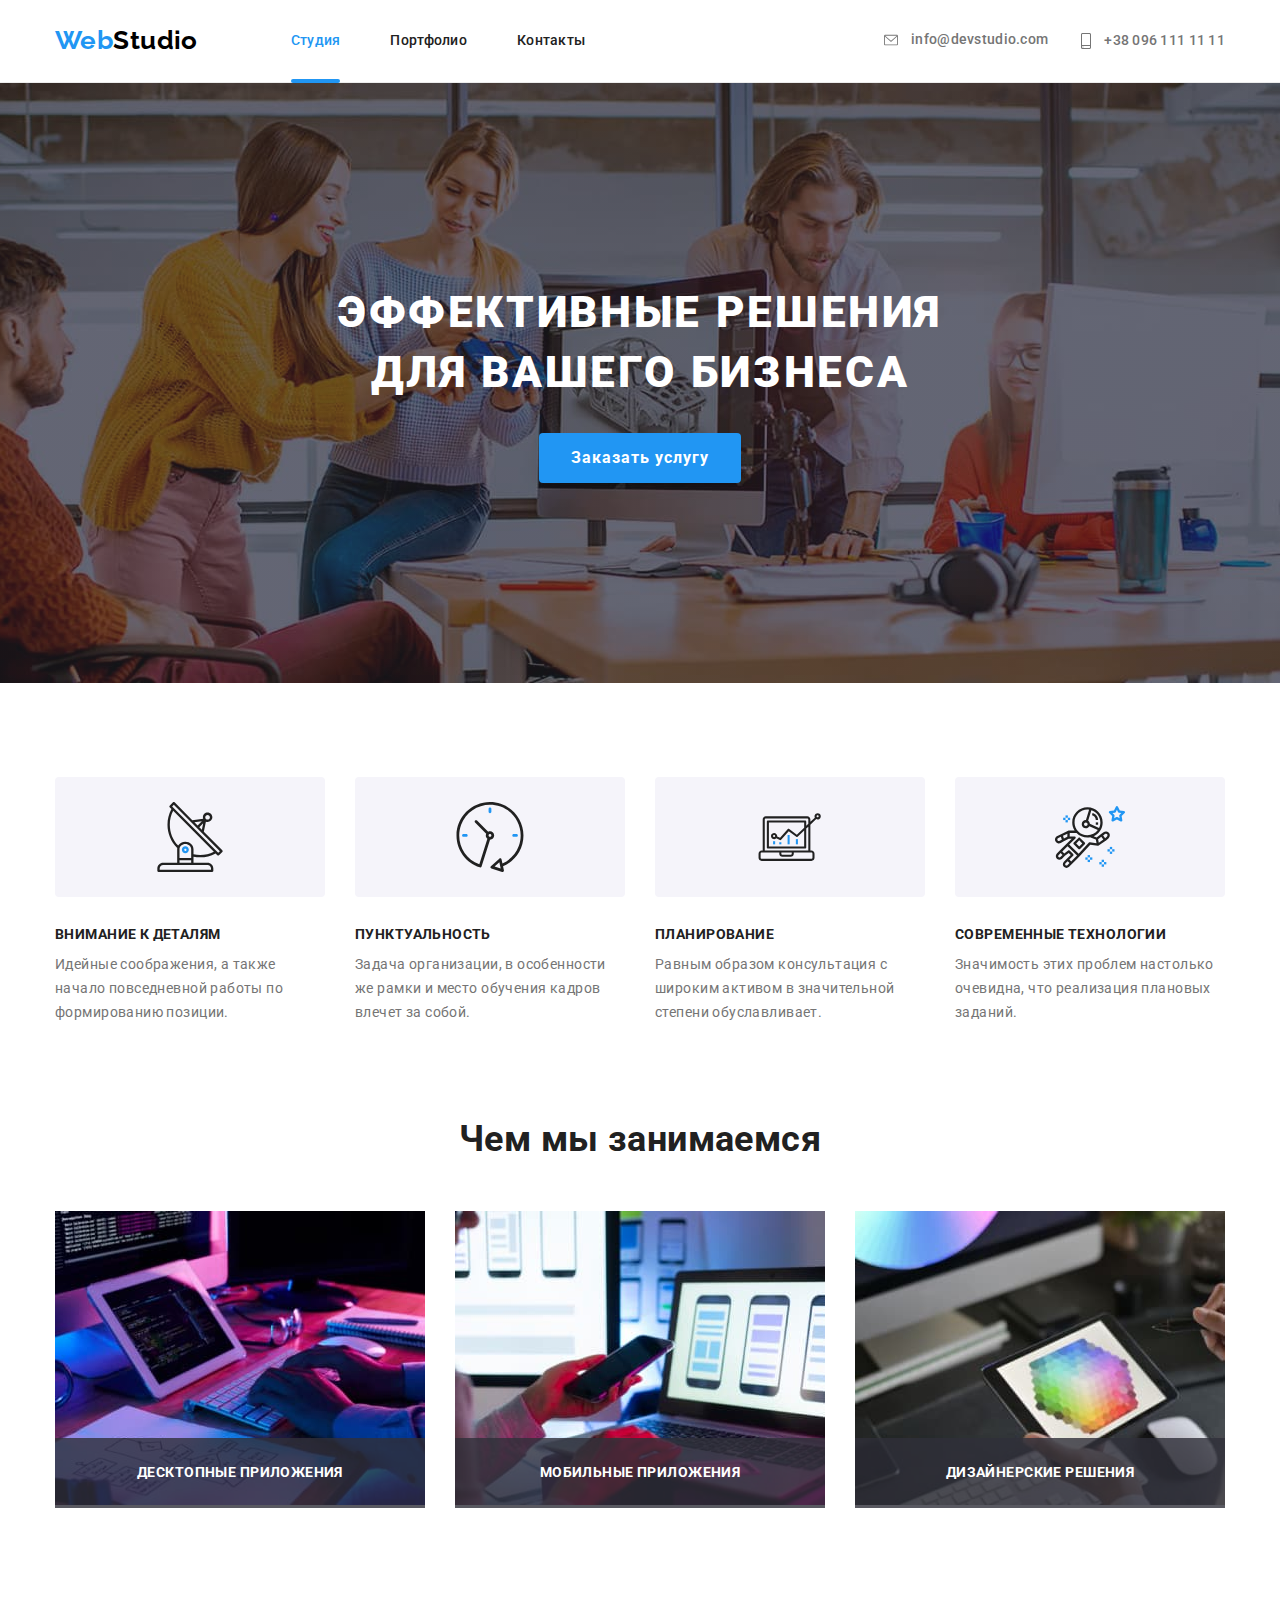
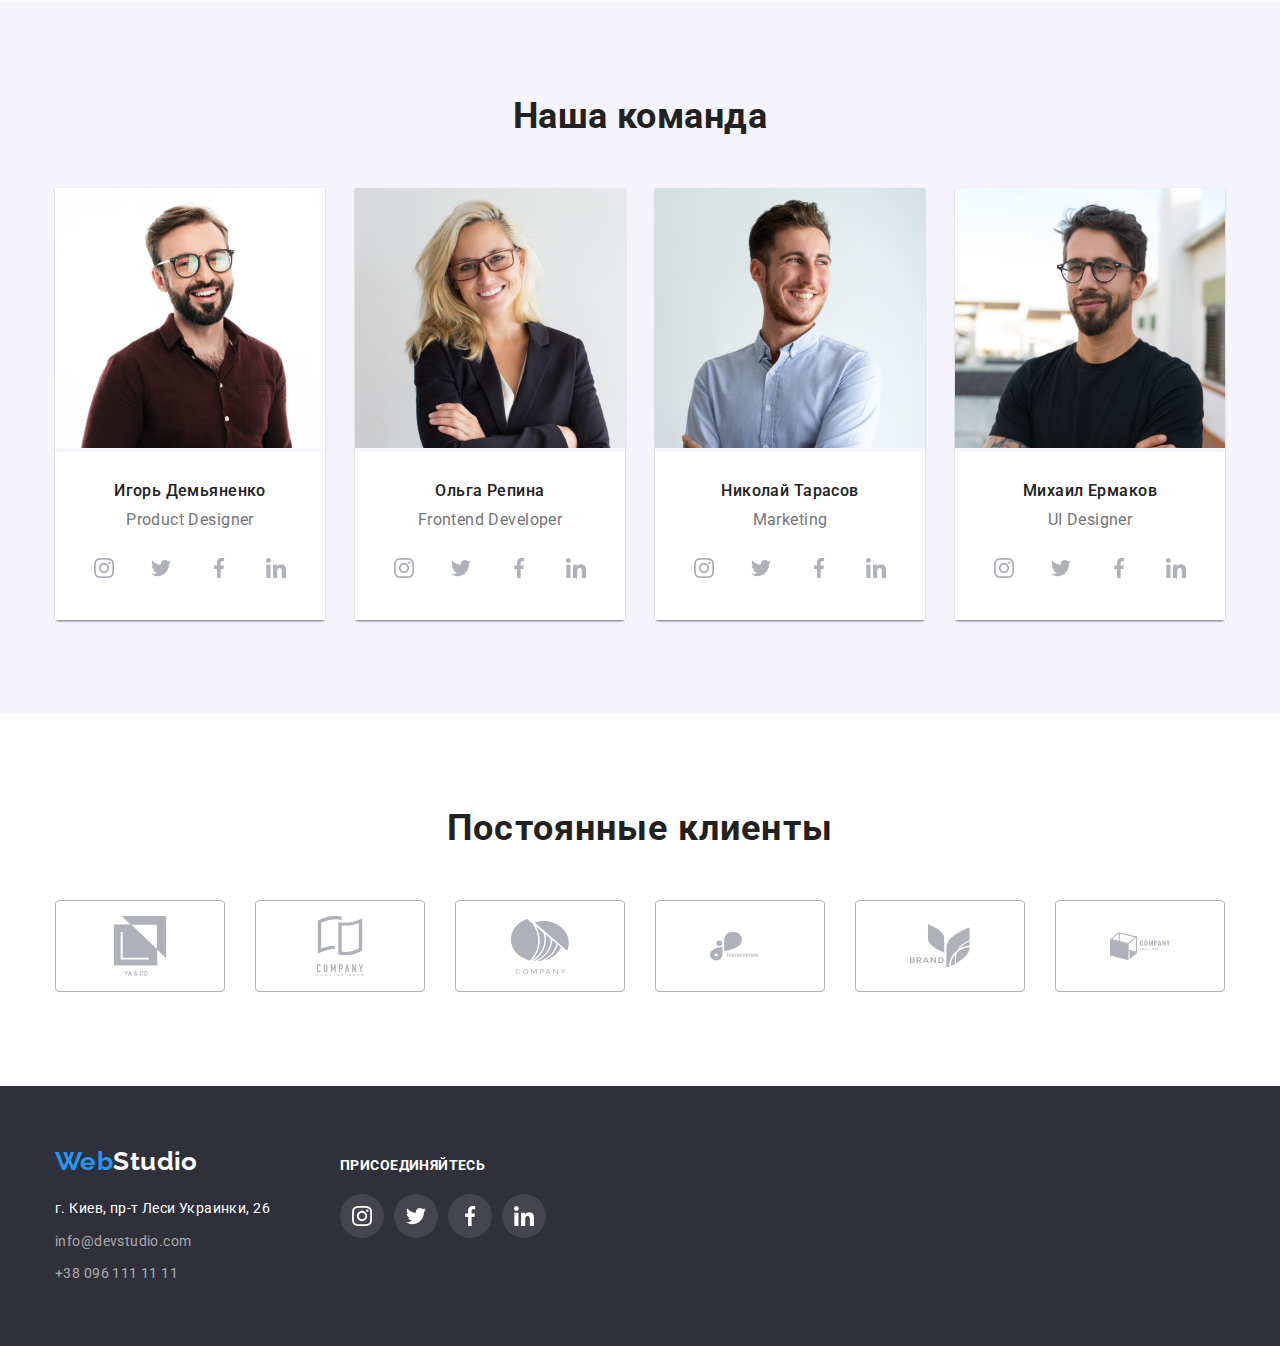
==== index.html @ 8f9cfa4c "Склонував файли попередньої роботи" ====
<!DOCTYPE html>
<html lang="en">
<head>
    <meta charset="UTF-8">
    <meta http-equiv="X-UA-Compatible" content="IE=edge">
    <meta name="viewport" content="width=device-width, initial-scale=1.0">
    <title>WebStudio</title>
    <link href="https://fonts.googleapis.com/css2?family=Raleway:wght@700&family=Roboto:wght@400;500;700;900&display=swap" rel="stylesheet">
    <link rel="stylesheet" href="https://cdnjs.cloudflare.com/ajax/libs/modern-normalize/1.1.0/modern-normalize.min.css">
    <link rel="stylesheet" href="./css/styles.css">
</head>
<body>
    <header>
        <div class="container main-nav">
            <nav class="main-nav">
                <a href="./index.html" class="logo"><span>Web</span>Studio</a>
                <ul class="site-nav">
                    <li class="item"> <a href="./index.html" class="link current">Студия</a> </li>
                    <li class="item"> <a href="./portfolio.html" class="link">Портфолио</a> </li>
                    <li class="item"> <a href="" class="link">Контакты</a> </li>
                </ul>
            </nav>
            <ul class="site-cont">
                <li class="item">  
                    <a href="mailto:info@devstudio.com" class="link"> <svg class="icon" width="20" height="14">
                        <use href="./images/symbol-defs.svg#icon-email"></use>
                    </svg> info@devstudio.com</a> 
                </li>
                <li class="item"> <a href="tel:+380961111111" class="link"> <svg class="icon" width="16" height="18">
                    <use href="./images/symbol-defs.svg#icon-phone"></use>
                </svg> +38 096 111 11 11</a> 
                </li>
            </ul>
        </div>
    </header>
    <main>
        <section class="title">
            <h1 class="title-hero">Эффективные решения для вашего бизнеса</h1>
            <button type="button" class="button-order" data-modal-open>Заказать услугу</button>
            <div class="backdrop is-hidden" data-modal>
                <div class="modal">
                    <div class="close" data-modal-close>
                        <svg class="icon-close" width="30" height="30">
                            <use href="./images/symbol-defs.svg#icon-close"></use>
                    </svg></div>
                </div>
            </div>
        </section>
        <section class="section">
            <div class="container">
                <h2 class="hidden">Наши качества</h2>
                <ul class="work-quality">
                    <li class="item">
                        <div class="icon-img">
                            <svg class="icon-qual">
                                <use href="./images/symbol-defs.svg#icon-antenna"></use>
                            </svg>
                        </div>
                        <h3 class="head-quality">Внимание к деталям</h3>
                        <p class="quality">Идейные соображения, а также начало повседневной работы по формированию позиции.</p>
                    </li>
                    <li class="item">
                        <div class="icon-img">
                            <svg class="icon-qual">
                                <use href="./images/symbol-defs.svg#icon-clock"></use>
                            </svg>
                        </div>
                        <h3 class="head-quality">Пунктуальность</h3>
                        <p class="quality">Задача организации, в особенности же рамки и место обучения кадров влечет за собой.
                        </p>
                    </li>
                    <li class="item">
                        <div class="icon-img">
                            <svg class="icon-qual">
                                <use href="./images/symbol-defs.svg#icon-diagram"></use>
                            </svg>
                        </div>
                        <h3 class="head-quality">Планирование</h3>
                        <p class="quality">Равным образом консультация с широким активом в значительной степени обуславливает.
                        </p>
                    </li>
                    <li class="item">
                        <div class="icon-img">
                            <svg class="icon-qual">
                                <use href="./images/symbol-defs.svg#icon-astronaut"></use>
                            </svg>
                        </div>
                        <h3 class="head-quality">Современные технологии</h3>
                        <p class="quality">Значимость этих проблем настолько очевидна, что реализация плановых заданий.</p>
                    </li>
                </ul>
            </div>
        </section>
        <section class="section no-padding">
            <div class="container che">
                <h2 class="heading">Чем мы занимаемся</h2>
                <ul class="works">
                    <li class="item"> <img src="./images/img1.jpg" alt="Написание кода" width="370" height="294"> 
                    <div class="signature">
                        <h3 class="signature-do">Десктопные приложения</h3>
                    </div>
                    </li>
                    <li class="item"> <img src="./images/img2.jpg" alt="Выбор дизайна" width="370" height="294"> 
                    <div class="signature"><h3 class="signature-do">Мобильные приложения</h3></div>
                    </li>
                    <li class="item"> <img src="./images/img3.jpg" alt="Колористика" width="370" height="294"> 
                    <div class="signature"><h3 class="signature-do">Дизайнерские решения</h3></div>
                    </li>
                </ul>
            </div>
        </section>
        <section class="team">
            <div class="container">
                <h2 class="heading">Наша команда</h2>
                <ul class="team-work">
                    <li class="special"> <img src="./images/1igor.jpg" alt="фото специалиста" width="270" height="260">
                        <div class="job-person">
                            <h3 class="person">Игорь Демьяненко</h3>
                            <p class="job">Product Designer</p>
                            <ul class="net">
                                <li class="network">
                                    <a class="inst" href="">
                                        <svg class="network-icon">
                                            <use href="./images/symbol-defs.svg#icon-instagram"></use>
                                        </svg> </a>
                                </li>
                                <li class="network">
                                    <a class="inst" href="">
                                        <svg class="network-icon">
                                            <use href="./images/symbol-defs.svg#icon-twitter"></use>
                                        </svg> </a>
                                </li>
                                <li class="network">
                                    <a class="inst" href="">
                                        <svg class="network-icon">
                                            <use href="./images/symbol-defs.svg#icon-facebook"></use>
                                        </svg> </a>
                                </li>
                                <li class="network">
                                    <a class="inst" href="">
                                        <svg class="network-icon">
                                            <use href="./images/symbol-defs.svg#icon-linkedin"></use>
                                        </svg> </a>
                                </li>
                            </ul>
                        </div>
                    </li>
                    <li class="special"> <img src="./images/2olga.jpg" alt="фото специалиста" width="270" height="260">
                        <div class="job-person">
                            <h3 class="person">Ольга Репина</h3>
                            <p class="job">Frontend Developer</p>
                            <ul class="net">
                                <li class="network">
                                    <a class="inst" href="">
                                        <svg class="network-icon">
                                            <use href="./images/symbol-defs.svg#icon-instagram"></use>
                                        </svg> </a>
                                </li>
                                <li class="network">
                                    <a class="inst" href="">
                                        <svg class="network-icon">
                                            <use href="./images/symbol-defs.svg#icon-twitter"></use>
                                        </svg> </a>
                                </li>
                                <li class="network">
                                    <a class="inst" href="">
                                        <svg class="network-icon">
                                            <use href="./images/symbol-defs.svg#icon-facebook"></use>
                                        </svg> </a>
                                </li>
                                <li class="network">
                                    <a class="inst" href="">
                                        <svg class="network-icon">
                                            <use href="./images/symbol-defs.svg#icon-linkedin"></use>
                                        </svg> </a>
                                </li>
                            </ul>
                        </div>
                    </li>
                    <li class="special"> <img src="./images/3nik.jpg" alt="фото специалиста" width="270" height="260">
                        <div class="job-person">
                            <h3 class="person">Николай Тарасов</h3>
                            <p class="job">Marketing</p>
                            <ul class="net">
                                <li class="network">
                                    <a class="inst" href="">
                                        <svg class="network-icon">
                                            <use href="./images/symbol-defs.svg#icon-instagram"></use>
                                        </svg> </a>
                                </li>
                                <li class="network">
                                    <a class="inst" href="">
                                        <svg class="network-icon">
                                            <use href="./images/symbol-defs.svg#icon-twitter"></use>
                                        </svg> </a>
                                </li>
                                <li class="network">
                                    <a class="inst" href="">
                                        <svg class="network-icon">
                                            <use href="./images/symbol-defs.svg#icon-facebook"></use>
                                        </svg> </a>
                                </li>
                                <li class="network">
                                    <a class="inst" href="">
                                        <svg class="network-icon">
                                            <use href="./images/symbol-defs.svg#icon-linkedin"></use>
                                        </svg> </a>
                                </li>
                            </ul>
                        </div>
                    </li>
                    <li class="special"> <img src="./images/4mix.jpg" alt="фото специалиста" width="270" height="260">
                        <div class="job-person">
                            <h3 class="person">Михаил Ермаков</h3>
                            <p class="job">UI Designer</p>
                            <ul class="net">
                                <li class="network">
                                    <a class="inst" href="">
                                        <svg class="network-icon">
                                            <use href="./images/symbol-defs.svg#icon-instagram"></use>
                                        </svg> </a>
                                </li>
                                <li class="network">
                                    <a class="inst" href="">
                                        <svg class="network-icon">
                                            <use href="./images/symbol-defs.svg#icon-twitter"></use>
                                        </svg> </a>
                                </li>
                                <li class="network">
                                    <a class="inst" href="">
                                        <svg class="network-icon">
                                            <use href="./images/symbol-defs.svg#icon-facebook"></use>
                                        </svg> </a>
                                </li>
                                <li class="network">
                                    <a class="inst" href="">
                                        <svg class="network-icon">
                                            <use href="./images/symbol-defs.svg#icon-linkedin"></use>
                                        </svg> </a>
                                </li>
                            </ul>
                        </div>
                    </li>
                </ul>
            </div>
        </section>
        <section class="section">
            <div class="container">
                <h2 class="title-client">Постоянные клиенты</h2>
                <ul class="client">
                    <li class="client-mar">
                        <a class="client-a" href="">
                            <svg class="client-list">
                                <use href="./images/symbol-defs.svg#icon-group"></use>
                            </svg>
                        </a>
                    </li>
                    <li class="client-mar">
                        <a class="client-a" href="">
                            <svg class="client-list">
                                <use href="./images/symbol-defs.svg#icon-group-1"></use>
                            </svg>
                        </a>
                    </li>
                    <li class="client-mar">
                        <a class="client-a" href="">
                            <svg class="client-list">
                                <use href="./images/symbol-defs.svg#icon-group-2"></use>
                            </svg>
                        </a>
                    </li>
                    <li class="client-mar">
                        <a class="client-a" href="">
                            <svg class="client-list">
                                <use href="./images/symbol-defs.svg#icon-group-3"></use>
                            </svg>
                        </a>
                    </li>
                    <li class="client-mar">
                        <a class="client-a" href="">
                            <svg class="client-list">
                                <use href="./images/symbol-defs.svg#icon-group-4"></use>
                            </svg>
                        </a>
                    </li>
                    <li class="client-mar">
                        <a class="client-a" href="">
                            <svg class="client-list">
                                <use href="./images/symbol-defs.svg#icon-group-5"></use>
                            </svg>
                        </a>
                    </li>
                </ul>
            </div>
        </section>
    </main>
    <footer class="ftr">
        <div class="container main-foot">
            <section class="foot">
                <a href="./index.html" class="foot-web"><span>Web</span>Studio</a>
                <address class="foot-adress">
                    <ul class="site-ft">
                        <li class="ft-cont"> <a href="https://goo.gl/maps/F9UGEikjTN2jMp9C9" target="_blank" class="adress link">г.
                                Киев, пр-т Леси Украинки, 26</a> </li>
                        <li class="ft-cont"> <a href="mailto:info@devstudio.com" class="footer-contact link">info@devstudio.com</a>
                        </li>
                        <li class="ft-cont"> <a href="tel:+380961111111" class="footer-contact link">+38 096 111 11 11</a> </li>
                    </ul>
                </address>
            </section>
            <section class="connect-end">
                <h2 class="connect">Присоединяйтесь</h2>
                <ul class="icon-list">
                    <li class="icon-foot">
                        <a class="link-foot" href="">
                            <svg class="foot-icon">
                                <use href="./images/symbol-defs.svg#icon-instagram"></use>
                                </svg>
                        </a>
                        </li>
                    <li class="icon-foot">
                        <a class="link-foot" href="">
                            <svg class="foot-icon">
                                <use href="./images/symbol-defs.svg#icon-twitter"></use>
                                </svg>
                        </a>
                    </li>
                    <li class="icon-foot">
                        <a class="link-foot" href="">
                            <svg class="foot-icon">
                                <use href="./images/symbol-defs.svg#icon-facebook"></use>
                            </svg>
                        </a>
                    </li>
                    <li class="icon-foot">
                        <a class="link-foot" href="">
                            <svg class="foot-icon">
                                <use href="./images/symbol-defs.svg#icon-linkedin"></use>
                            </svg>
                        </a>
                    </li>
                </ul>
            </section>
        </div>
    </footer>
    <script src="./js/modal.js"></script>
</body>
</html>
---- css/styles.css ----
html {
    box-sizing: border-box;
}

*,
*::before,
*::after {
    box-sizing: inherit;
}

/* цвет логотипа 1 части #2196F3
2 часть #000000 

ОСНОВНОЙ ЦВЕТ навигация, контакты, 2,3 заголовка #212121
при наведении #2196F3

цвет телефона и параграфов #757575

заголовок и кнопка, 2 часть логотива в футере #FFFFFF

контакты в футере color: rgba(255, 255, 255, 0.6);


ФОН
шапка #FFFFFF
1 секция и футер 2F303A
кнопка 2196F3

секция Наша команда F5F4FA
*/

:root {
    --primary-text-color: #212121;
    --paragraph-text-color: #757575;
    --footer-text-color: rgba(255, 255, 255, 0.6);
    --nav-log-text-color: #2196F3;
    --title-text-color: #FFFFFF;
    --but--team-color: #F5F4FA;
    --foot-title-bg-color: #2F303A;
    --logo-color: #000000;
    --network-icon-color: #AFB1B8;
    --foot-icon-color: rgba(255, 255, 255, 0.1);
    --timing-function: cubic-bezier(0.4, 0, 0.2, 1);
}

body {
    background-color: var(--title-text-color);
    color: var(--primary-text-color);

    font-family: Roboto, sans-serif;
    letter-spacing: 0.03em;
    font-size: 14px;
    line-height: 1.14;
}

.container {
    width: 1200px;
    margin-left: auto;
    margin-right: auto;
    padding-left: 15px;
    padding-right: 15px;
}

ul {
    list-style: none;
    padding: 0;
    margin: 0;
}

h1, h2, h3, p {
    padding: 0;
    margin: 0;
}

.heading {
    margin-bottom: 50px;

    font-size: 36px;
    line-height: 1.16;
    text-align: center;
}

/* header */

.logo {
    color: var(--logo-color);

    font-family: Raleway, sans-serif;
    font-weight: 700;
    font-size: 26px;
    line-height: 1.2;
    text-decoration: none;
}

span {
    color: var(--nav-log-text-color);
}

/* Main nav */

.main-nav {
    display: flex;
    align-items: center; 
}

header {
    border-bottom: 1px solid #ECECEC;
}

/* Site nav */

.site-nav {
    display: flex;
    margin-left: 93px;
}

.site-nav .item + .item {
    margin-left: 50px;
}

.site-nav .link {
    position: relative;
    display: block;
    padding-top: 32px;
    padding-bottom: 32px;

    color: var(--primary-text-color);

    font-family: inherit;
    font-weight: 500;
    letter-spacing: 0.02em;
    text-decoration: none;

    transition-property: color;
    transition-duration: 250ms;
    transition-timing-function: var(--timing-function);
}

.site-nav .link:hover,
.site-nav .link:focus {
    color: var(--nav-log-text-color);
}

.site-nav .link.current {
    color: var(--nav-log-text-color);
}

.site-nav .link.current::after {
    opacity: 1;
}

.site-nav .link::after {
    position: absolute;
    content: '';
    display: block;
    height: 4px;
    width: 100%;
    bottom: 0;
    background-color: #2196F3;
    border-radius: 2px;
    opacity: 0;
    transition: opacity 250ms var(--timing-function);
    bottom: -2px;

    transition-property: opacity;
    transition-duration: 250ms;
    transition-timing-function: var(--timing-function);
}

.site-nav .link:hover::after,
.site-nav .link:focus::after {
    opacity: 1;
}

/* CONTACTS */

.site-cont {
    display: flex;
    margin-left: auto;

    font-family: inherit;
    font-weight: 500;
    letter-spacing: 0.02em;
    text-decoration: none;
}

.site-cont .item + .item {
    margin-left: 30px;
}

.site-cont .link {
    color: var(--paragraph-text-color);
    text-decoration: none;
    padding-top: 32px;
    padding-bottom: 32px;
    display: flex;
    align-items: center;

    transition-property: color fill;
    transition-duration: 250ms;
    transition-timing-function: var(--timing-function);
}

.site-cont .link:hover,
.site-cont .link:focus {
    color: var(--nav-log-text-color);
}

.site-cont .link .icon {
    transition-property: fill;
    transition-duration: 250ms;
    transition-timing-function: var(--timing-function);
}

.site-cont .link:hover .icon,
.site-cont .link:focus .icon {
    fill: var(--nav-log-text-color);
}

.icon {
    margin-right: 10px;
    fill: #757575;
}

/* Title */

.title {
    padding-top: 200px;
    padding-bottom: 200px;
    background: var(--foot-title-bg-color);

    height: 600px;
    max-width: 1600px;
    margin-left: auto;
    margin-right: auto;

    background-image: linear-gradient(
        to right,
        rgba(47, 48, 58, 0.4),
        rgba(47, 48, 58, 0.4)
    ),
    url(../images/fon-hed.jpg);
    background-repeat: no-repeat;
    background-position: center;
    background-size: cover;
}

.title-hero {
    padding-bottom: 30px;
    width: 696px;
    margin-left: auto;
    margin-right: auto;

    color: var(--title-text-color);

    font-weight: 900;
    font-size: 44px;
    line-height: 1.36;
    text-align: center;
    letter-spacing: 0.06em;
    text-transform: uppercase;
}

/* Section doing */

.works {
    display: flex;
    flex-wrap: wrap;
    justify-content: space-between;
}

.section {
    padding-top: 94px;
    padding-bottom: 94px;
}

.section.no-padding {
    padding-top: 0;
    padding-bottom: 94px;
}

/* Position absolut */

.works > .item {
    position: relative; 
}

.signature {
    position: absolute;
    width: 370px;
    height: 70px;
    bottom: 0;

    background-color: rgba(47, 48, 58, 0.8);
}

.signature-do {
    padding: 27px 0;
    font-weight: 700;
    font-size: 14px;
    line-height: 1.14;
    text-align: center;
    letter-spacing: 0.03em;
    text-transform: uppercase;
    color: var(--title-text-color);
}

/* Team */



.quality {
    color: var(--paragraph-text-color);

    font-weight: 400;
    font-size: 14px;
    line-height: 1.71;
}

.hidden {
    display: none;
}

.work-quality {
    display: flex;
}

.work-quality.card {
    display: flex;
    flex-wrap: wrap;
    
}
.work-quality .item {
    margin-right: 30px;
    width: 270px;
}

.work-quality .item:nth-child(4n) {
    margin-right: 0;
}

/* Icons quality */

.icon-img {
    height: 120px;
    width: 270px;
    background-color: var(--but--team-color);
    border-radius: 4px;
    display: flex;
    justify-content: center;
    align-items: center;
}

.icon-qual {
    height: 70px;
    width: 70px;
}

.head-quality {
    text-transform: uppercase;
    font-size: 14px;
    line-height: 1.14;

    margin-top: 30px;
    margin-bottom: 10px;
}

.name-project {
    font-size: 18px;
    line-height: 2;
    letter-spacing: 0.06em;
    margin-bottom: 4px;
}

.flex-element {
    width: 370px;

    margin-right: 30px;
    margin-bottom: 30px;

    transition-property: box-shadow;
    transition-duration: 250ms;
    transition-timing-function: var(--timing-function);
}

.flex-element:hover,
.flex-element:focus {
    box-shadow: 0px 1px 1px rgba(0, 0, 0, 0.12), 0px 4px 4px rgba(0, 0, 0, 0.06), 1px 4px 6px rgba(0, 0, 0, 0.16);
}

.no-gap {
    display: block;
}

.example {
    padding: 20px 24px;
    border: 1px solid #EEEEEE;
    border-top: none;
}

.flex-element:nth-child(3n) {
    margin-right: 0;
}

.flex-element:nth-last-child(-n + 3){
    margin-bottom: 0;
}

/* Animation work */

.product-text {
    position: absolute;
    top: 0;
    right: 0;
    width: 100%;
    height: 100%;

    background-color: rgba(33, 150, 243, 0.9);

    font-size: 18px;
    line-height: 1.56;
    letter-spacing: 0.03em;
    color: var(--title-text-color);

    padding: 63px 24px;

    transform: translateY(100%);

    transition: transform 250ms var(--timing-function);
}

.product {
    position: relative;
    overflow: hidden;
}

.flex-element:hover .product-text {
    transform: translateY(0);
}

/* Modal window */

.backdrop {
    position: fixed;
    top: 0;
    left: 0;
    width: 100%;
    height: 100%;
    background: rgba(0, 0, 0, 0.2);;
    opacity: 1;
    visibility: visible;

    transition: 250ms var(--timing-function);
}

.backdrop.is-hidden {
    visibility: hidden;
    opacity: 0;
    pointer-events: none;
}

.backdrop.is-hidden .modal {
    transform: translate(-50%, -50%) scale(0.9);
}

.modal {
    position: absolute;
    top: 50%;
    left: 50%;

    width: 528px;
    height: 581px;
    
    background-color: var(--title-text-color);

    border-radius: 4px;

    transform: translate(-50%, -50%) scale(1);
    transition: transform 250ms var(--timing-function);
}

.close {
    position: fixed;
    top: 8px;
    right: 8px;
    padding: 0;
    margin: 0;
    width: 30px;
    height: 30px;
}

.icon-close {
    display: block;
    position: absolute;
    margin: auto;

    top: 0;
    bottom: 0;
    right: 0;
    left: 0;
}

/* Button */


.button-order {
    border-radius: 4px;
    box-shadow: 0px 4px 4px rgba(0, 0, 0, 0.15);
    border: #2196F3;
    padding: 10px 32px;
    margin-left: auto;
    margin-right: auto;

    background-color: var(--nav-log-text-color);
    color: var(--title-text-color);

    font-family: inherit;
    font-weight: 700;
    font-size: 16px;
    line-height: 1.88;
    display: flex;
    align-items: center;
    text-align: center;
    letter-spacing: 0.06em;
    cursor: pointer;
}

.btn {
    display: flex;
    flex-wrap: wrap;
    justify-content: center;
    margin-bottom: 50px;
}

.btn-fil {
    margin-right: 8px;
}

.btn-fil:nth-child(5n) {
    margin-right: 0;
}

.button-filter {
    background-color: var(--but--team-color);
    color: var(--primary-text-color);

    font-family: inherit;
    font-weight: 500;
    font-size: 16px;
    line-height: 1.62;
    cursor: pointer;
    border-radius: 4px;
    border: #F5F4FA;
    padding: 6px 22px;

    transition-property: color background-color box-shadow;
    transition-duration: 250ms;
    transition-timing-function: var(--timing-function);
}


.button-filter:hover,
.button-filter:focus {
    background-color: var(--nav-log-text-color);
    color: var(--title-text-color);
    box-shadow: 0px 3px 1px rgba(0, 0, 0, 0.1), 0px 1px 2px rgba(0, 0, 0, 0.08), 0px 2px 2px rgba(0, 0, 0, 0.12);
}

/* Team */
.team {
    background-color: var(--but--team-color);
    padding-bottom: 94px;
    padding-top: 94px;
}

.team-work {
    
    display: flex;
    flex-wrap: wrap;
}

.special {
    margin-right: 30px;
    box-shadow: 0px 1px 3px rgba(0, 0, 0, 0.12), 0px 1px 1px rgba(0, 0, 0, 0.14), 0px 2px 1px rgba(0, 0, 0, 0.2);
    border-radius: 0px 0px 4px 4px;
}

.special:nth-child(4n) {
    margin-right: 0;
}

.team-work .job {
    color: var(--paragraph-text-color);

    font-size: 16px;
    line-height: 1.18;

    margin-bottom: 16px;
}

.person {
    font-weight: 500;
    font-size: 16px;
    line-height: 1.18;

    margin-bottom: 10px;
}

.job-person {
    text-align: center;
    padding-top: 30px;
    padding-bottom: 30px;
    background-color: var(--title-text-color);
}

.network {
    text-decoration: none;
    display: inline-block;
    margin-right: 10px;
}

.network:nth-child(4) {
    margin-right: 0;
}

.network-icon {
    width: 20px;
    height: 20px; 
}

.inst {
    width: 44px;
    height: 44px;
    border-radius: 50%;
    display: flex;
    justify-content: center;
    align-items: center;
    fill: var(--network-icon-color);

    transition-property: fill background-color border-radius;
    transition-duration: 250ms;
    transition-timing-function: var(--timing-function);
}

.inst:hover,
.inst:focus {
    fill: var(--title-text-color);
    background-color: var(--nav-log-text-color);
    border-radius: 50%;
}

/* Clients */

.title-client {
    text-align: center;
    font-weight: 700;
    font-size: 36px;
    line-height: 1.16;
    text-align: center;
    letter-spacing: 0.03em;
    color: var(--primary-text-color);
    margin-bottom: 50px;
}

.client {
    display: flex;
    justify-content: center;
    text-align: center;
}

.client-mar {
    margin-right: 30px;
}

.client-mar:nth-last-child(1) {
    margin-right: 0;
}

.client-list {
    width: 106px;
    height: 60px;
}

.client-a {
    width: 170px;
    height: 92px;
    border: 1px solid #AFB1B8;
    border-radius: 4px;
    display: flex;
    justify-content: center;
    align-items: center;
    fill: #afb1b8;

    transition-property: fill border;
    transition-duration: 250ms;
    transition-timing-function: var(--timing-function);
}

.client-a:hover,
.client-a:focus {
    fill: #2196F3;
    border: 1px solid #2196F3;
}

/* Footer */

.ftr {
    background: var(--foot-title-bg-color);
}

.main-foot {
    display: flex;
}

.foot {
    padding-top: 60px;
    padding-bottom: 60px;
}

.site-ft {
    padding-top: 20px;
}

.site-ft .link {
    color: var(--paragraph-text-color);
    text-decoration: none;
    transition-property: color;
    transition-duration: 250ms;
    transition-timing-function: var(--timing-function);
}

.site-ft .link:hover,
.site-ft .link:focus {
    color: var(--nav-log-text-color);
}

.foot-web {
    color: var(--title-text-color);

    font-family: Raleway, sans-serif;
    font-weight: 700;
    font-size: 26px;
    line-height: 1.2;
    text-decoration: none;
}

.foot-adress .adress {
    color: var(--title-text-color);
}
.foot-adress .footer-contact {
    color: var(--footer-text-color);
}

.foot-adress .site-ft {
    /* display: block; */

    font-weight: 400;
    font-size: 14px;
    font-style: normal;
    line-height: 1.7;
    letter-spacing: 0.03em;;
}

.connect {
    text-transform: uppercase;
    color: var(--title-text-color);
    margin-bottom: 20px;

    font-family: inherit;
    font-weight: 700;
    font-size: 14px;
    line-height: 1.14;
    letter-spacing: 0.03em;
}

.ft-cont {
    margin-bottom: 9px;
}

.ft-cont:nth-child(3n) {
    margin-bottom: 0;
}

.icon-foot {
    margin-right: 10px;
}

.icon-foot:nth-child(4){
    margin-right: 0;
}

.foot-icon {
    width: 20px;
    height: 20px;
}

.link-foot {
    width: 44px;
    height: 44px;
    border-radius: 50%;
    display: flex;
    justify-content: center;
    align-items: center;
    background-color: var(--foot-icon-color);
    fill: var(--title-text-color);

    transition-property: background-color;
    transition-duration: 250ms;
    transition-timing-function: var(--timing-function);
}

.link-foot:hover,
.link-foot:focus {
    background-color: var(--nav-log-text-color);
}

.icon-list {
    display: flex;
}

.connect-end {
    margin-left: 70px;
    padding-top: 72px;
    padding-bottom: 100px;
}
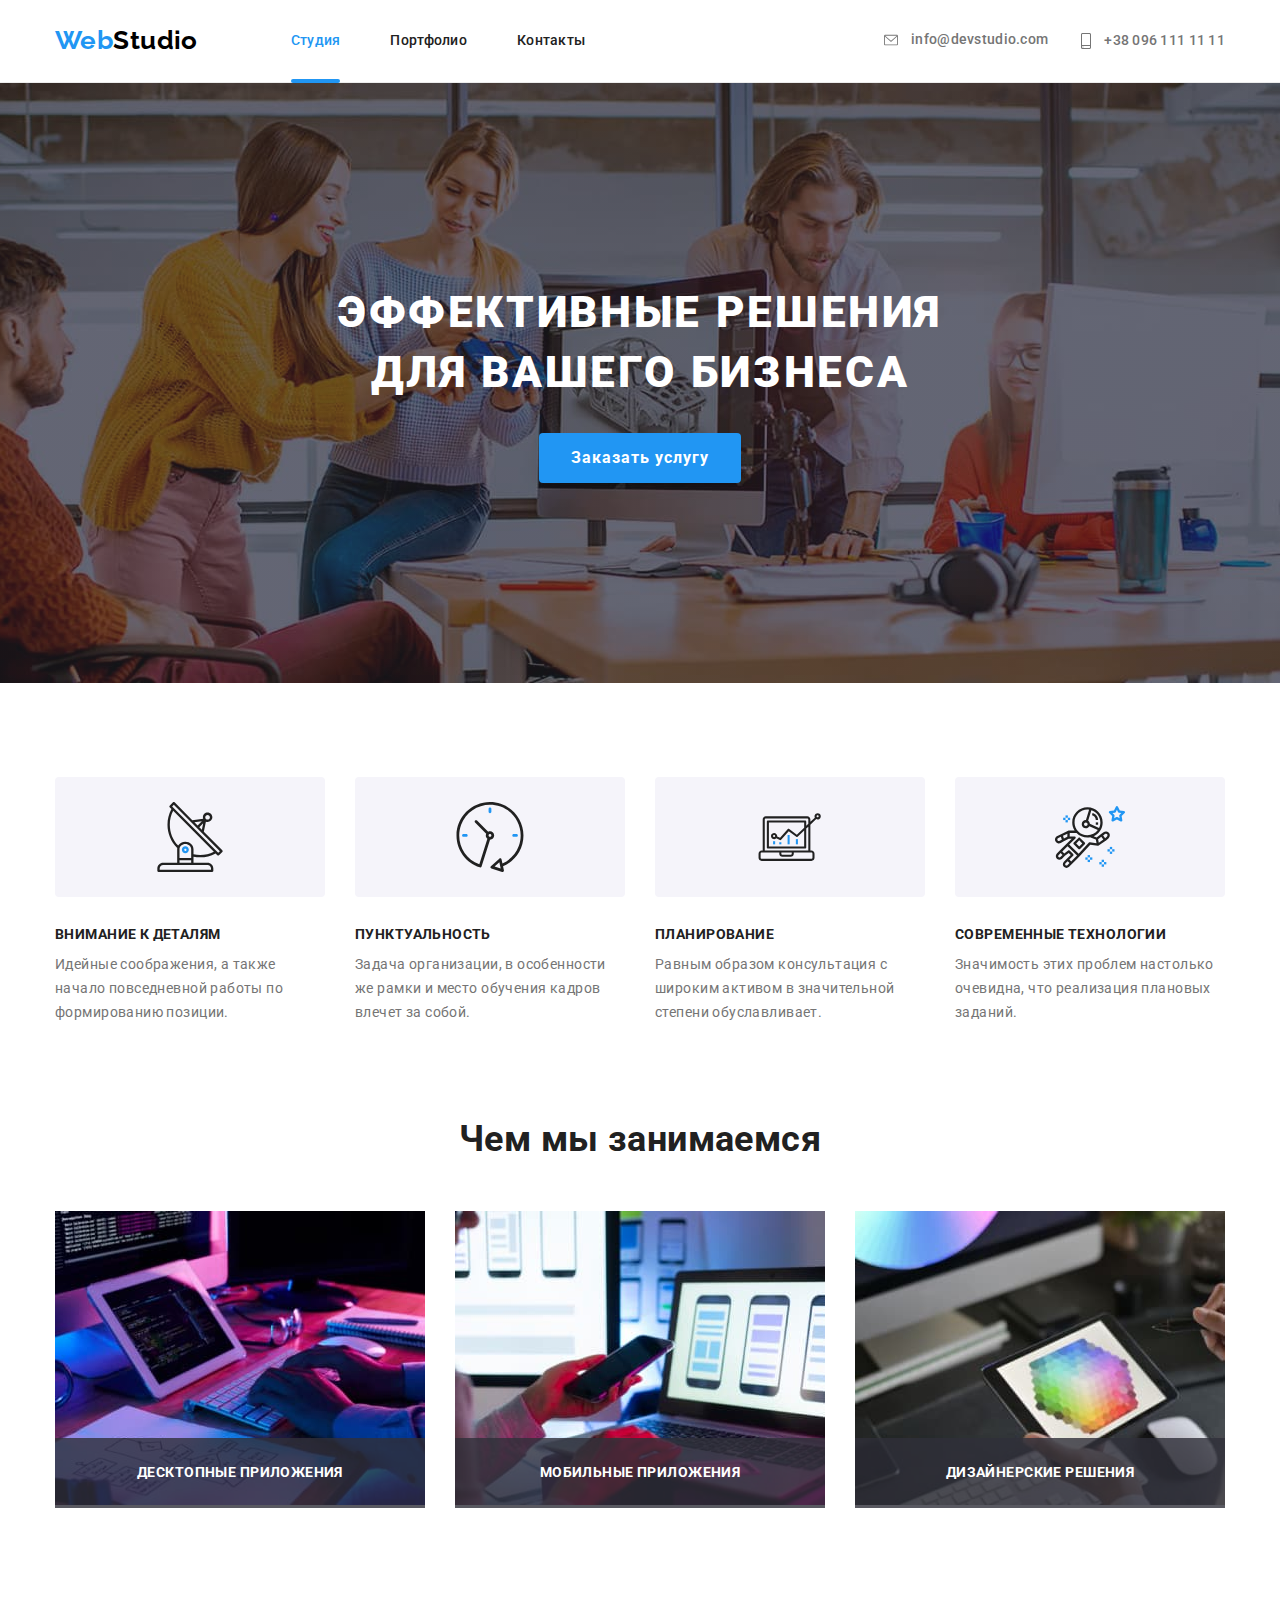
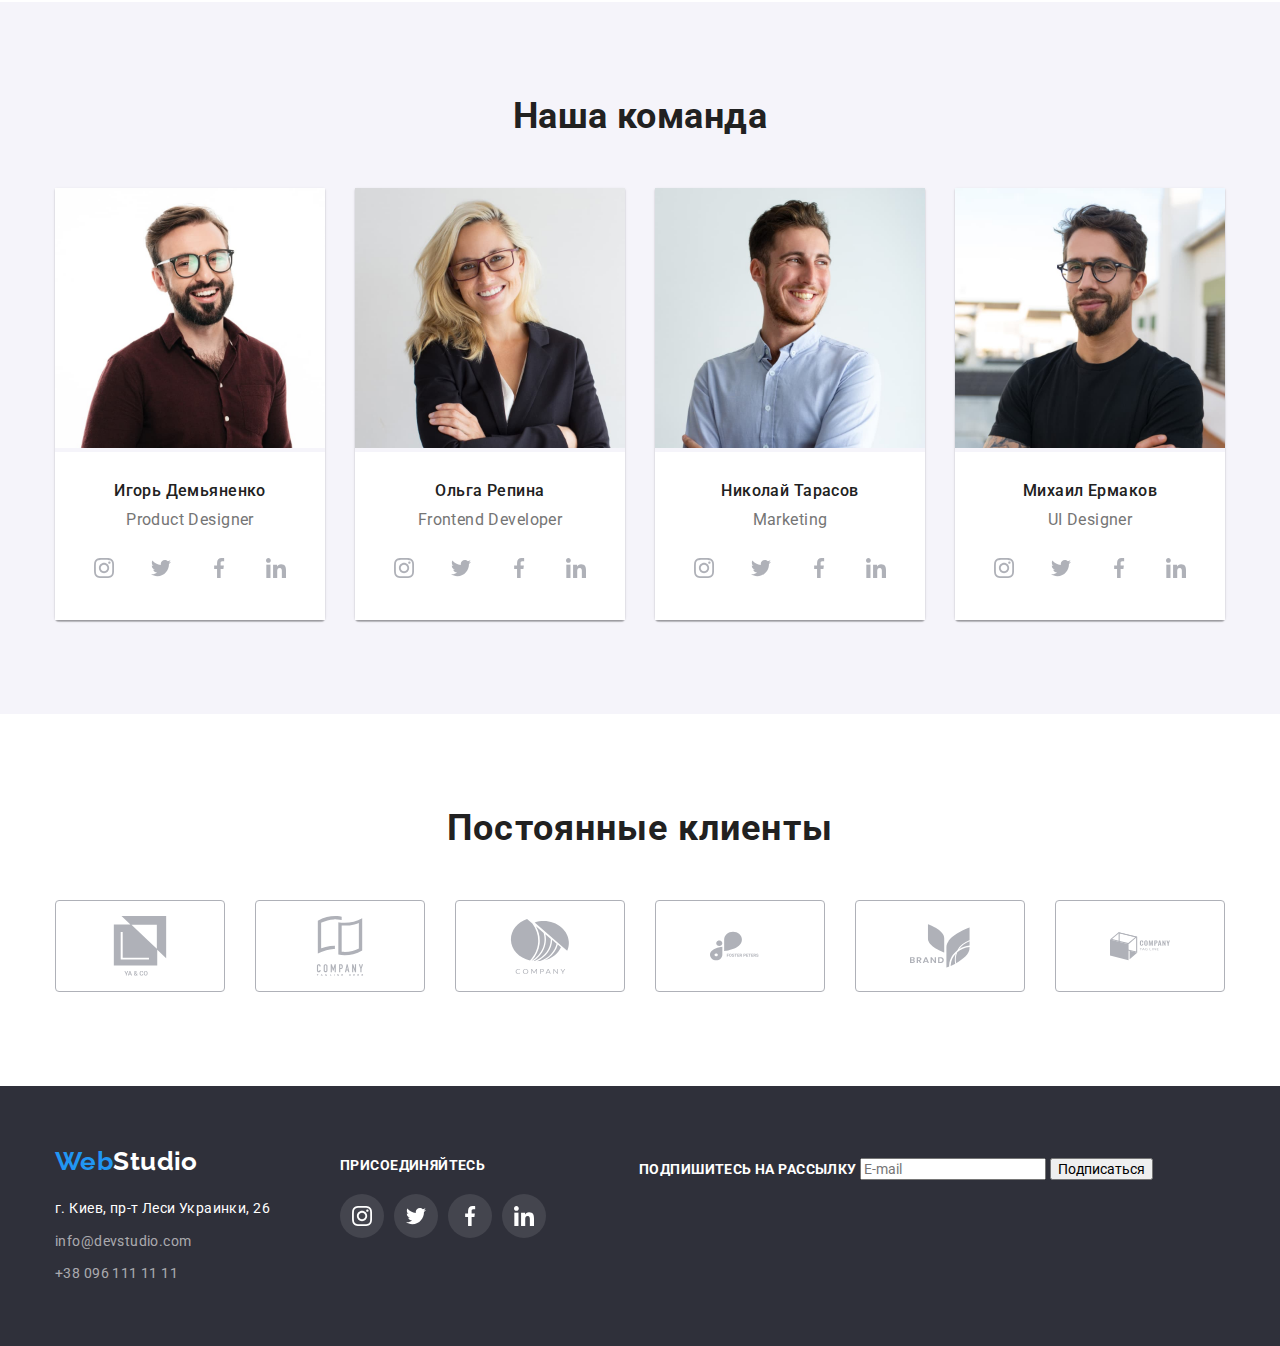
==== commit 21185752: "Зробив розмітку модального вікна" ====
--- a/index.html
+++ b/index.html
@@ -42,7 +42,36 @@
                     <div class="close" data-modal-close>
                         <svg class="icon-close" width="30" height="30">
                             <use href="./images/symbol-defs.svg#icon-close"></use>
-                    </svg></div>
+                        </svg>
+                    </div>
+                    <form class="form">
+                        <h2 class="head-modal">Оставьте свои данные, мы вам перезвоним</h2>
+                        <ul>
+                            <li class="form-field">
+                                <label for="name" class="form-label">Имя</label>
+                                <input class="form-input" type="text" name="name" id="name">
+                            </li>
+                            <li class="form-field">
+                                <label class="form-label" for="tel">Телефон</label>
+                                <input class="form-input" type="tel" name="tel" id="tel">
+                            </li>
+                            <li class="form-field">
+                                <label class="form-label" for="mail">Почта</label>
+                                <input class="form-input" type="email" name="mail" id="mail">
+                            </li>
+                            <li class="form-field">
+                                <label class="form-label" for="comment">Комментарий</label>
+                                <textarea class="comment" name="comment" id="comment" rows="8" placeholder="Введите текст"></textarea>
+                            </li>
+                            <li class="form-consert check">
+                                <input class="checkbox" type="checkbox" name="consert" id="consert">
+                                <label class="consent" for="consert">
+                                <span class="checkbox-icon"></span>
+                                Соглашаюсь с рассылкой и принимаю <a href="">Условия договора</a></label>
+                            </li>
+                            <li><button class="button-order" type="submit">Отправить</button></li>
+                        </ul>
+                    </form>
                 </div>
             </div>
         </section>
@@ -341,6 +370,11 @@
                     </li>
                 </ul>
             </section>
+            <form class="newsletter">
+                <label for="email" class="connect">Подпишитесь на рассылку</label>
+                <input type="text" name="email" id="email" placeholder="E-mail"/>
+                <button type="submit">Подписаться</button>
+            </form>
         </div>
     </footer>
     <script src="./js/modal.js"></script>
--- a/css/styles.css
+++ b/css/styles.css
@@ -487,6 +487,12 @@
     margin: 0;
     width: 30px;
     height: 30px;
+
+    fill: #000000;
+
+    transition-property: fill;
+    transition-duration: 250ms;
+    transition-timing-function: var(--timing-function);
 }
 
 .icon-close {
@@ -499,6 +505,98 @@
     right: 0;
     left: 0;
 }
+
+.close:hover,
+.close:focus {
+    fill: #2196F3;
+    cursor: pointer;
+}
+
+/* Modal FORM */
+
+.head-modal {
+    font-weight: 700;
+    font-size: 20px;
+    line-height: 23px;
+    text-align: center;
+    letter-spacing: 0.03em;
+    
+    color: #212121;
+
+    margin-top: 40px;
+    margin-bottom: 12px;
+}
+
+textarea {
+    resize: none;
+}
+
+.comment {
+    padding: 12px 16px;
+    border: 1px solid rgba(33, 33, 33, 0.2);
+    border-radius: 4px;
+    height: 120px;
+}
+
+.form {
+    width: 448px;
+    margin-left: auto;
+    margin-right: auto;
+}
+
+.form-field {
+    margin-bottom: 10px;
+    display: flex;
+    flex-direction: column;
+}
+
+.form-input {
+    height: 40px;
+    border: 1px solid rgba(33, 33, 33, 0.2);
+    border-radius: 4px;
+    padding-left: 42px;
+}
+
+.form-label {
+    margin-bottom: 4px;
+
+    font-size: 12px;
+    letter-spacing: 0.01em;
+    color: #757575;
+}
+
+.form-field textarea::placeholder {
+    font-size: 12px;
+    line-height: 14px;
+    letter-spacing: 0.01em;
+    
+    color: rgba(117, 117, 117, 0.5);
+}
+
+.consent {
+    font-size: 14px;
+    line-height: 1.71;
+    color: #757575;
+}
+
+/* .form-icon {
+    display: flex;
+    align-items: center;
+} */
+
+.form-consert {
+    margin-top: 20px;
+    margin-bottom: 30px;
+    text-align: center;
+}
+
+.consent a {
+    color: var(--nav-log-text-color);
+}
+
+
+
+
 
 /* Button */
 
@@ -823,3 +921,10 @@
     padding-top: 72px;
     padding-bottom: 100px;
 }
+
+.newsletter {
+    margin-left: 93px;
+    padding-top: 72px;
+    padding-bottom: 94px;
+}
+
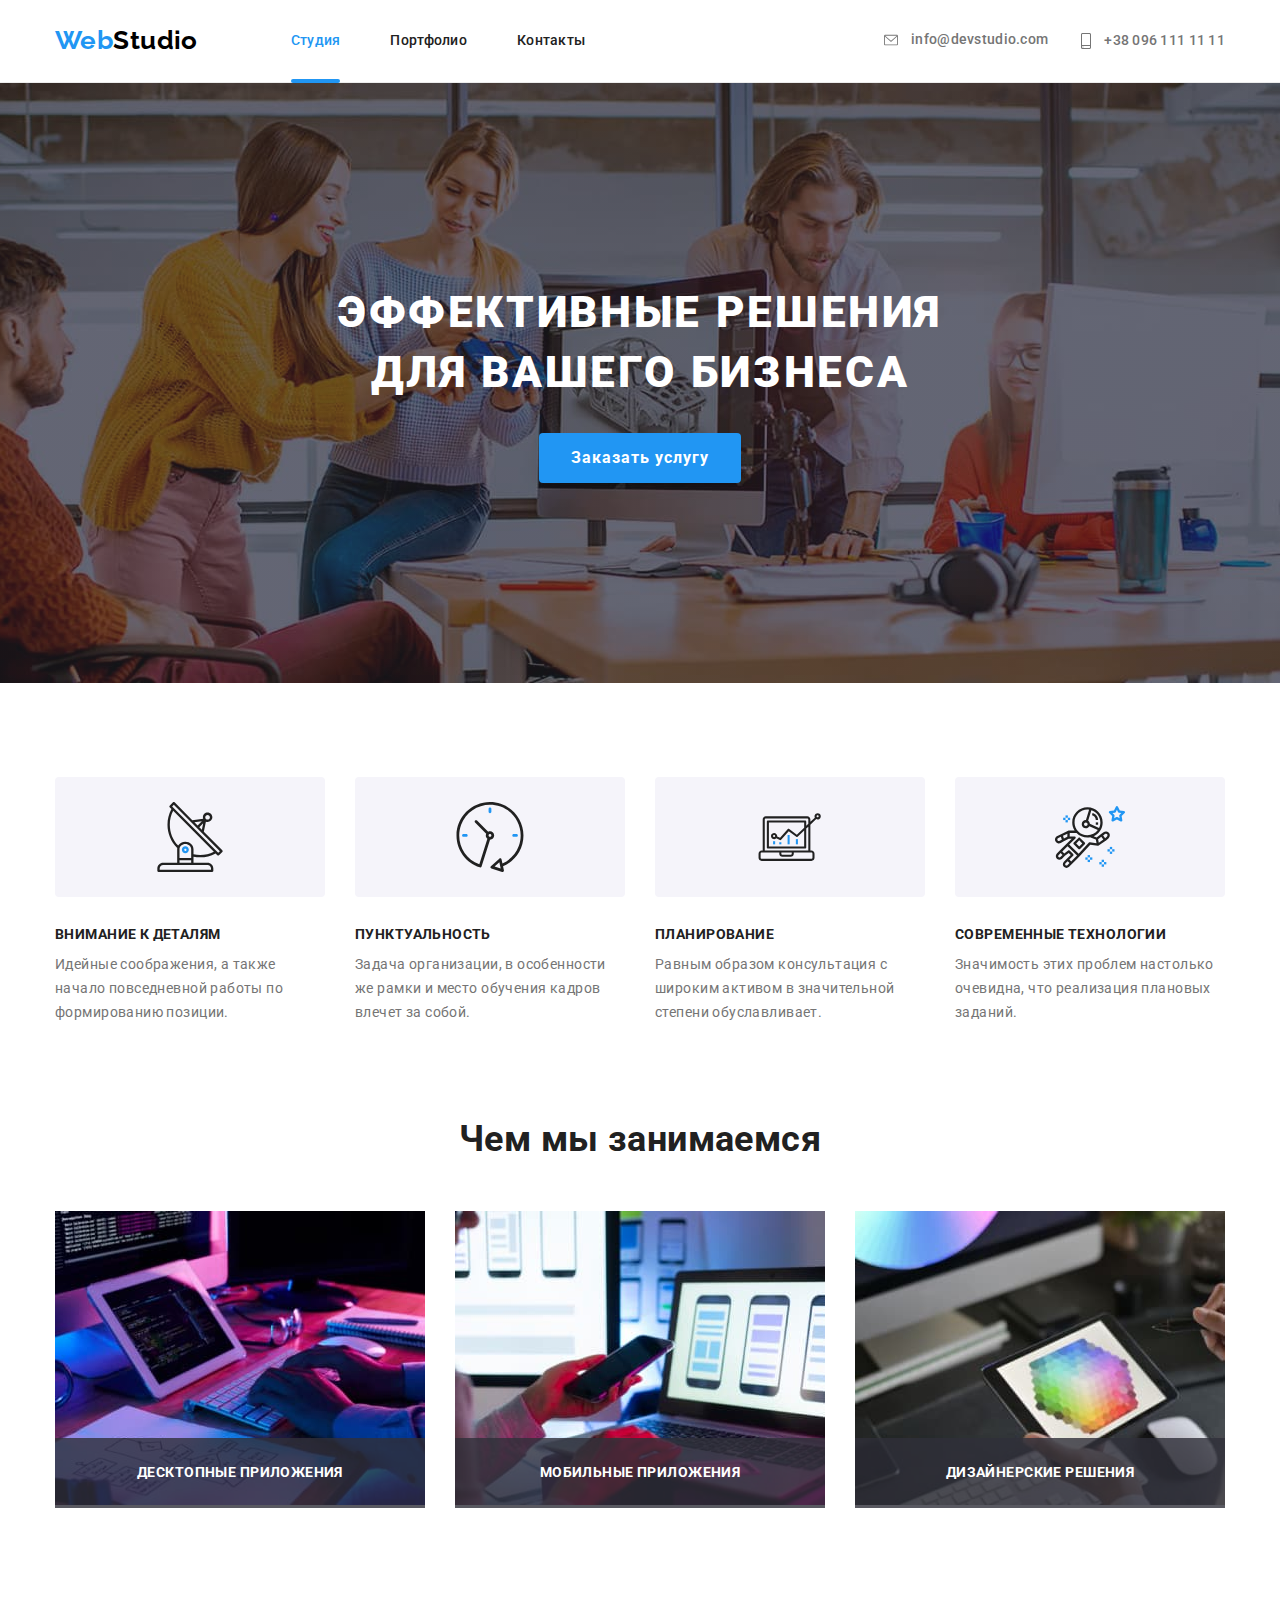
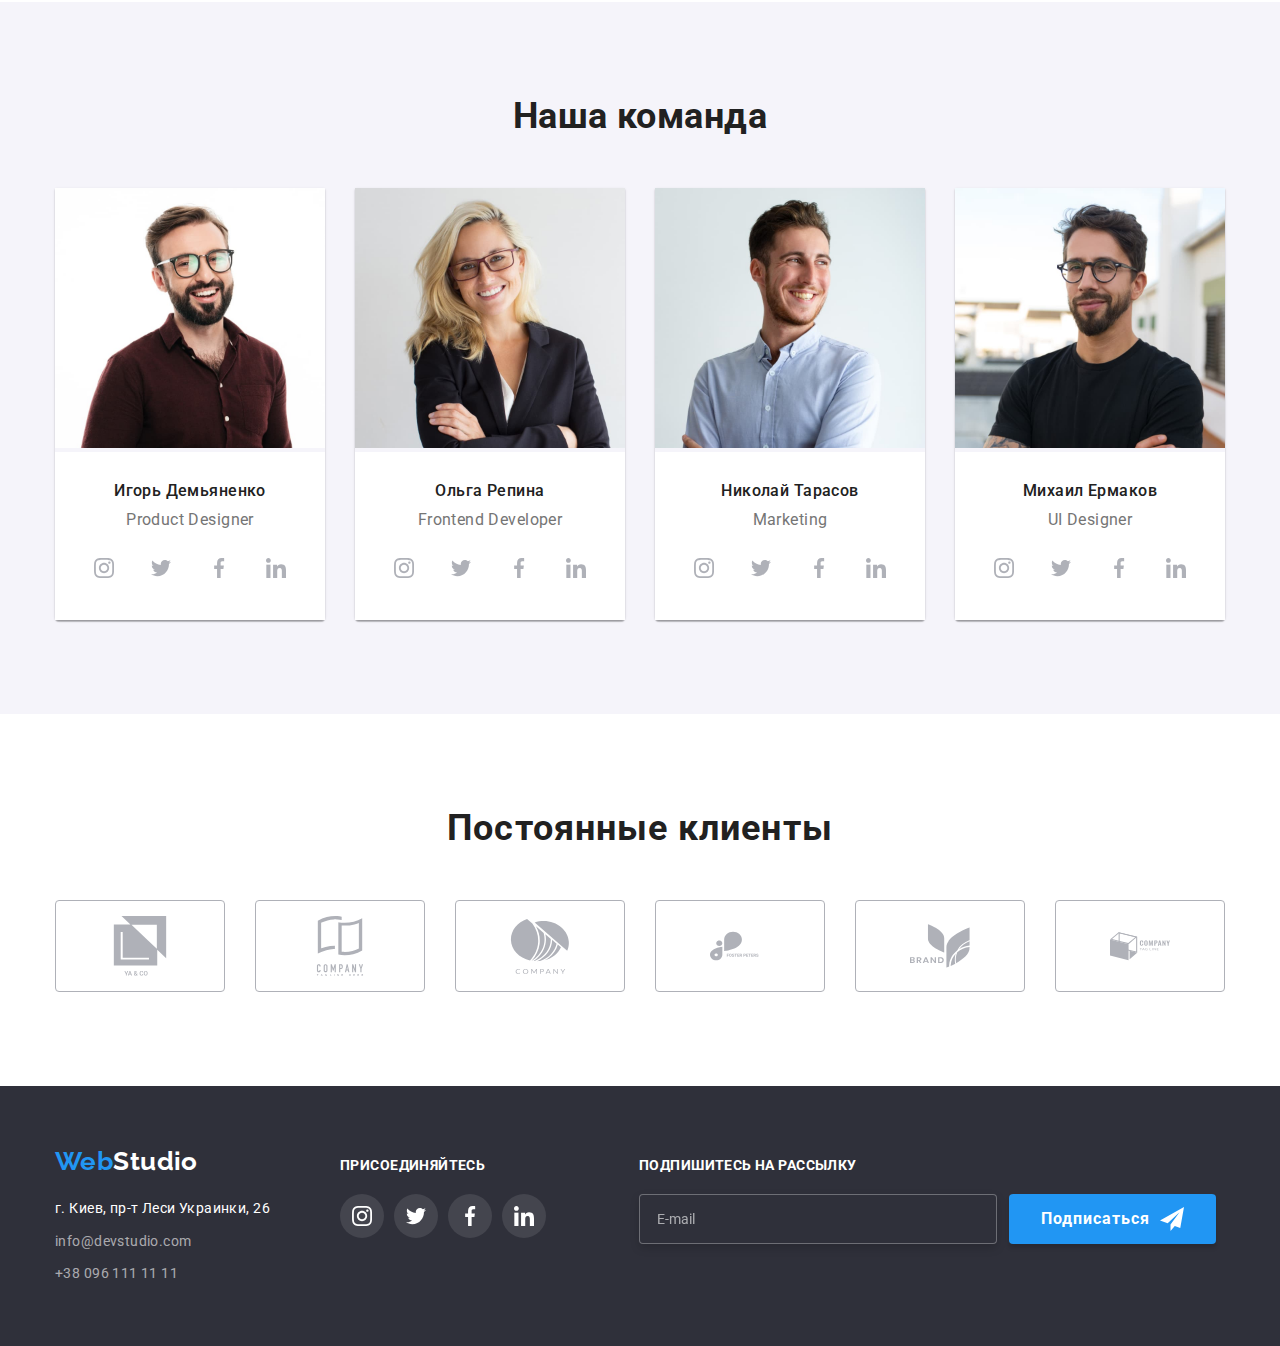
==== commit c2f15246: "Зробив розмітку в футері" ====
--- a/index.html
+++ b/index.html
@@ -46,31 +46,39 @@
                     </div>
                     <form class="form">
                         <h2 class="head-modal">Оставьте свои данные, мы вам перезвоним</h2>
-                        <ul>
-                            <li class="form-field">
-                                <label for="name" class="form-label">Имя</label>
-                                <input class="form-input" type="text" name="name" id="name">
-                            </li>
-                            <li class="form-field">
-                                <label class="form-label" for="tel">Телефон</label>
-                                <input class="form-input" type="tel" name="tel" id="tel">
-                            </li>
-                            <li class="form-field">
-                                <label class="form-label" for="mail">Почта</label>
-                                <input class="form-input" type="email" name="mail" id="mail">
-                            </li>
-                            <li class="form-field">
-                                <label class="form-label" for="comment">Комментарий</label>
-                                <textarea class="comment" name="comment" id="comment" rows="8" placeholder="Введите текст"></textarea>
-                            </li>
-                            <li class="form-consert check">
-                                <input class="checkbox" type="checkbox" name="consert" id="consert">
-                                <label class="consent" for="consert">
-                                <span class="checkbox-icon"></span>
-                                Соглашаюсь с рассылкой и принимаю <a href="">Условия договора</a></label>
-                            </li>
-                            <li><button class="button-order" type="submit">Отправить</button></li>
-                        </ul>
+                        <label class="form-field">
+                            <span class="form-label">Имя</span>
+                            <input class="form-input" type="text" name="name">
+                            <svg class="icon-modal"><use href="./images/icons.svg#icon-person-black" width="18" height="18"></use></svg>
+                        </label>
+                        <label class="form-field">
+                            <span class="form-label">Телефон</span>
+                            <input class="form-input" type="tel" name="tel">
+                            <svg class="icon-modal">
+                                <use href="./images/icons.svg#icon-phone-black" width="18" height="18"></use>
+                            </svg>
+                        </label>
+                        <label class="form-field">
+                            <span class="form-label">Почта</span>
+                            <input class="form-input" type="email" name="mail">
+                            <svg class="icon-modal">
+                                    <use href="./images/icons.svg#icon-email-black" width="18" height="18"></use>
+                            </svg>
+                        </label>
+                        <label class="form-field">
+                            <span class="form-label">Комментарий</span>
+                            <textarea class="comment" name="comment" placeholder="Введите текст"></textarea>
+                        </label>
+                        <div class="form-consert check">
+                            <label class="consent">
+                                <input class="checkbox" type="checkbox" name="consert">
+                                <svg class="icon-check">
+                                    <use href="./images/icons.svg#icon-icon-check"></use>
+                                </svg>
+                                Соглашаюсь с рассылкой и принимаю <a href="">Условия договора</a>
+                            </label>
+                        </div>
+                        <div><button class="button-order" type="submit">Отправить</button></div>
                     </form>
                 </div>
             </div>
@@ -371,9 +379,17 @@
                 </ul>
             </section>
             <form class="newsletter">
-                <label for="email" class="connect">Подпишитесь на рассылку</label>
-                <input type="text" name="email" id="email" placeholder="E-mail"/>
-                <button type="submit">Подписаться</button>
+                <h2 class="connect">Подпишитесь на рассылку</h2>
+                <div class="subscribe">
+                    <label for="email-2">
+                        <input class="input-email" type="text" name="email-2" placeholder="E-mail" id="email-2"/>
+                    </label>
+                    <button class="button-order btn-subscribe" type="submit">Подписаться
+                        <svg class="icon-send">
+                            <use href="./images/icons.svg#icon-icon-send"></use>
+                        </svg>
+                    </button>
+                </div>
             </form>
         </div>
     </footer>
--- a/css/styles.css
+++ b/css/styles.css
@@ -522,8 +522,6 @@
     letter-spacing: 0.03em;
     
     color: #212121;
-
-    margin-top: 40px;
     margin-bottom: 12px;
 }
 
@@ -536,18 +534,27 @@
     border: 1px solid rgba(33, 33, 33, 0.2);
     border-radius: 4px;
     height: 120px;
+    outline: 0;
+
+    transition-property: border;
+    transition-duration: 250ms;
+    transition-timing-function: var(--timing-function);
+}
+
+.comment:focus {
+    border: 1px solid #2196F3;
 }
 
 .form {
-    width: 448px;
-    margin-left: auto;
-    margin-right: auto;
+    padding: 40px;
 }
 
 .form-field {
+    position: relative;
     margin-bottom: 10px;
     display: flex;
     flex-direction: column;
+    cursor: pointer;
 }
 
 .form-input {
@@ -555,6 +562,19 @@
     border: 1px solid rgba(33, 33, 33, 0.2);
     border-radius: 4px;
     padding-left: 42px;
+    outline: 0;
+
+    transition-property: border;
+    transition-duration: 250ms;
+    transition-timing-function: var(--timing-function);
+}
+
+.form-input:focus {
+    border: 1px solid #2196F3;
+}
+
+.form-input:focus + .icon-modal {
+    fill: var(--nav-log-text-color);
 }
 
 .form-label {
@@ -573,16 +593,28 @@
     color: rgba(117, 117, 117, 0.5);
 }
 
+.icon-modal {
+    position: absolute;
+    top: 28px;
+    left: 12px;
+    width: 18px;
+    height: 18px;
+
+    transition-property: fill;
+    transition-duration: 250ms;
+    transition-timing-function: var(--timing-function);
+}
+
+/* Check */
+
 .consent {
+    display: flex;
+    align-items: center;
+    justify-content: center;
     font-size: 14px;
     line-height: 1.71;
     color: #757575;
 }
-
-/* .form-icon {
-    display: flex;
-    align-items: center;
-} */
 
 .form-consert {
     margin-top: 20px;
@@ -594,8 +626,31 @@
     color: var(--nav-log-text-color);
 }
 
-
-
+.checkbox {
+    position: absolute;
+    width: 1px;
+    height: 1px;
+    margin: -1px;
+    border: 0;
+    padding: 0;
+    clip: rect(0 0 0 0);
+    overflow: hidden;
+}
+.checkbox:checked + .icon-check {
+    background-color: #2196F3;
+    background-origin: border-box;
+    border-color: #2196F3;
+}
+
+.icon-check {
+    width: 16px;
+    height: 15px;
+
+    border: 2px solid #212121;
+    border-radius: 2px;
+
+    margin-right: 7px;
+}
 
 
 /* Button */
@@ -923,8 +978,41 @@
 }
 
 .newsletter {
+    width: 570px;
     margin-left: 93px;
     padding-top: 72px;
     padding-bottom: 94px;
-}
-
+
+    display: flex;
+    flex-direction: column;
+}
+
+.icon-send {
+    width: 24px;
+    height: 24px;
+    margin-left: 10px;
+}
+
+.btn-subscribe {
+    margin: 0;
+}
+
+.input-email {
+    width: 358px;
+    height: 50px;
+    margin-right: 12px;
+    border: 1px solid rgba(255, 255, 255, 0.3);
+    filter: drop-shadow(0px 4px 4px rgba(0, 0, 0, 0.15));
+    border-radius: 4px;
+    background-color: #2F303A;
+}
+
+.input-email::placeholder {
+    color: rgba(255, 255, 255, 0.6);
+    padding-left: 15px;
+}
+
+.subscribe {
+    display: flex;
+}
+
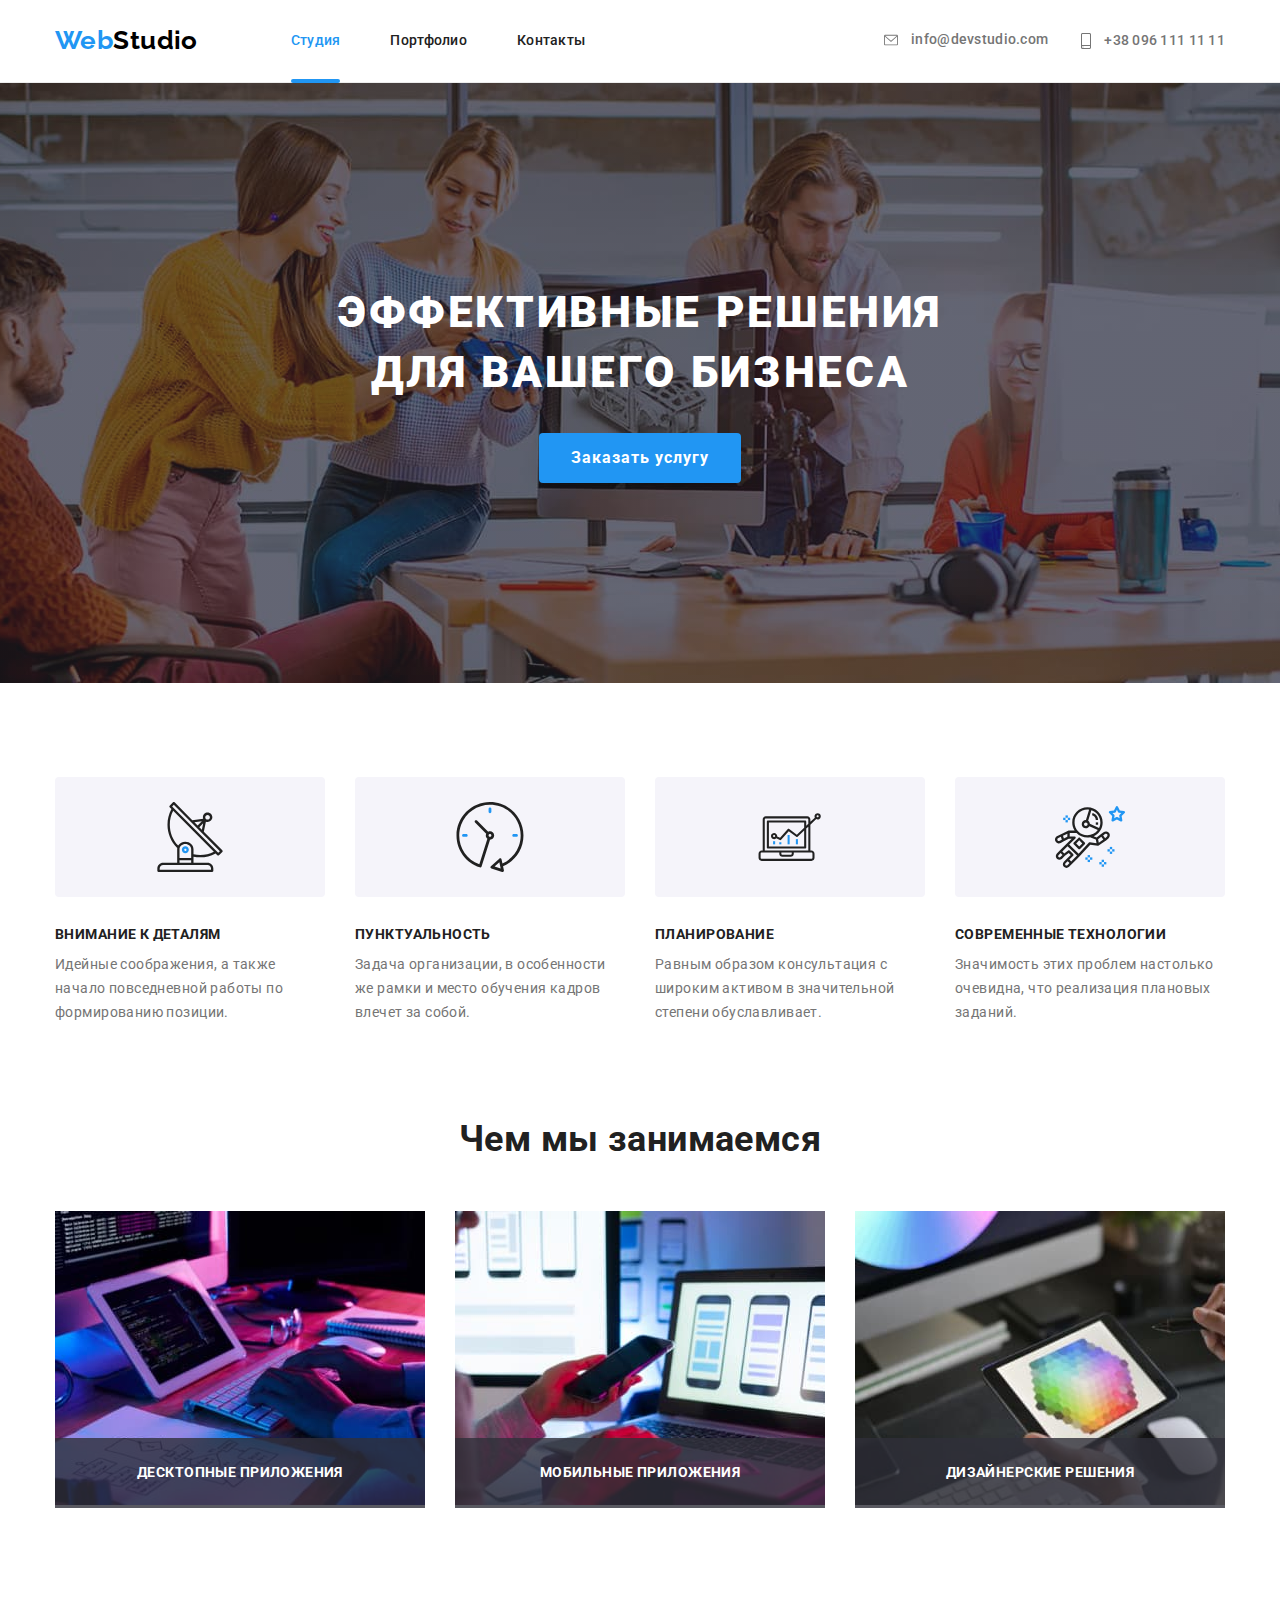
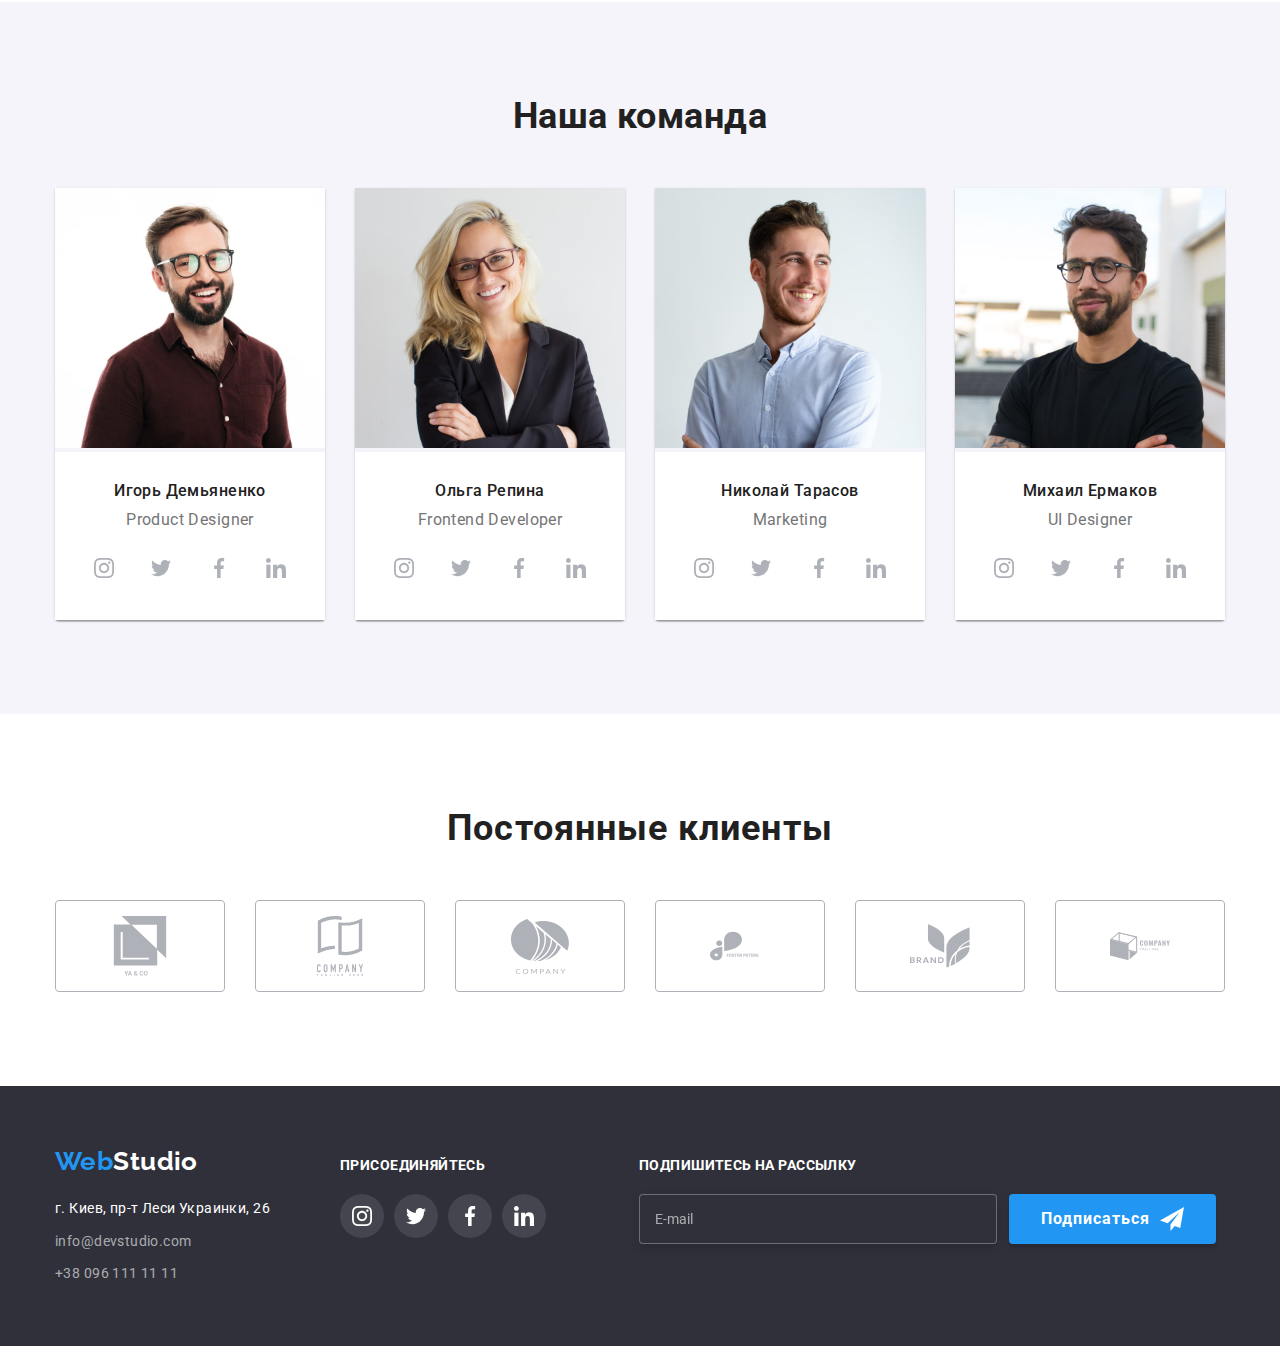
==== commit 9e9f2f21: "Спозиціонував іконки в модалці" ====
--- a/index.html
+++ b/index.html
@@ -46,23 +46,25 @@
                     </div>
                     <form class="form">
                         <h2 class="head-modal">Оставьте свои данные, мы вам перезвоним</h2>
+                        <span class="form-label">Имя</span>
                         <label class="form-field">
-                            <span class="form-label">Имя</span>
                             <input class="form-input" type="text" name="name">
-                            <svg class="icon-modal"><use href="./images/icons.svg#icon-person-black" width="18" height="18"></use></svg>
+                            <svg class="icon-modal">
+                                <use href="./images/icons.svg#icon-person-black" width="18" height="18"></use>
+                            </svg>
                         </label>
+                        <span class="form-label">Телефон</span>
                         <label class="form-field">
-                            <span class="form-label">Телефон</span>
                             <input class="form-input" type="tel" name="tel">
                             <svg class="icon-modal">
                                 <use href="./images/icons.svg#icon-phone-black" width="18" height="18"></use>
                             </svg>
                         </label>
+                        <span class="form-label">Почта</span>
                         <label class="form-field">
-                            <span class="form-label">Почта</span>
                             <input class="form-input" type="email" name="mail">
                             <svg class="icon-modal">
-                                    <use href="./images/icons.svg#icon-email-black" width="18" height="18"></use>
+                                <use href="./images/icons.svg#icon-email-black" width="18" height="18"></use>
                             </svg>
                         </label>
                         <label class="form-field">
@@ -78,7 +80,7 @@
                                 Соглашаюсь с рассылкой и принимаю <a href="">Условия договора</a>
                             </label>
                         </div>
-                        <div><button class="button-order" type="submit">Отправить</button></div>
+                        <div><button class="button-order btn-send" type="submit">Отправить</button></div>
                     </form>
                 </div>
             </div>
--- a/css/styles.css
+++ b/css/styles.css
@@ -578,6 +578,7 @@
 }
 
 .form-label {
+    position: relative;
     margin-bottom: 4px;
 
     font-size: 12px;
@@ -595,10 +596,13 @@
 
 .icon-modal {
     position: absolute;
-    top: 28px;
-    left: 12px;
     width: 18px;
     height: 18px;
+
+    margin-left: 12px;
+    bottom: 50%;
+    transform: translateY(50%);
+
 
     transition-property: fill;
     transition-duration: 250ms;
@@ -678,6 +682,11 @@
     cursor: pointer;
 }
 
+.btn-send {
+    padding: 10px 56px;
+}
+
+
 .btn {
     display: flex;
     flex-wrap: wrap;
@@ -1001,15 +1010,16 @@
     width: 358px;
     height: 50px;
     margin-right: 12px;
+    padding-left: 15px;
     border: 1px solid rgba(255, 255, 255, 0.3);
     filter: drop-shadow(0px 4px 4px rgba(0, 0, 0, 0.15));
     border-radius: 4px;
     background-color: #2F303A;
+    color: #FFFFFF;
 }
 
 .input-email::placeholder {
     color: rgba(255, 255, 255, 0.6);
-    padding-left: 15px;
 }
 
 .subscribe {
